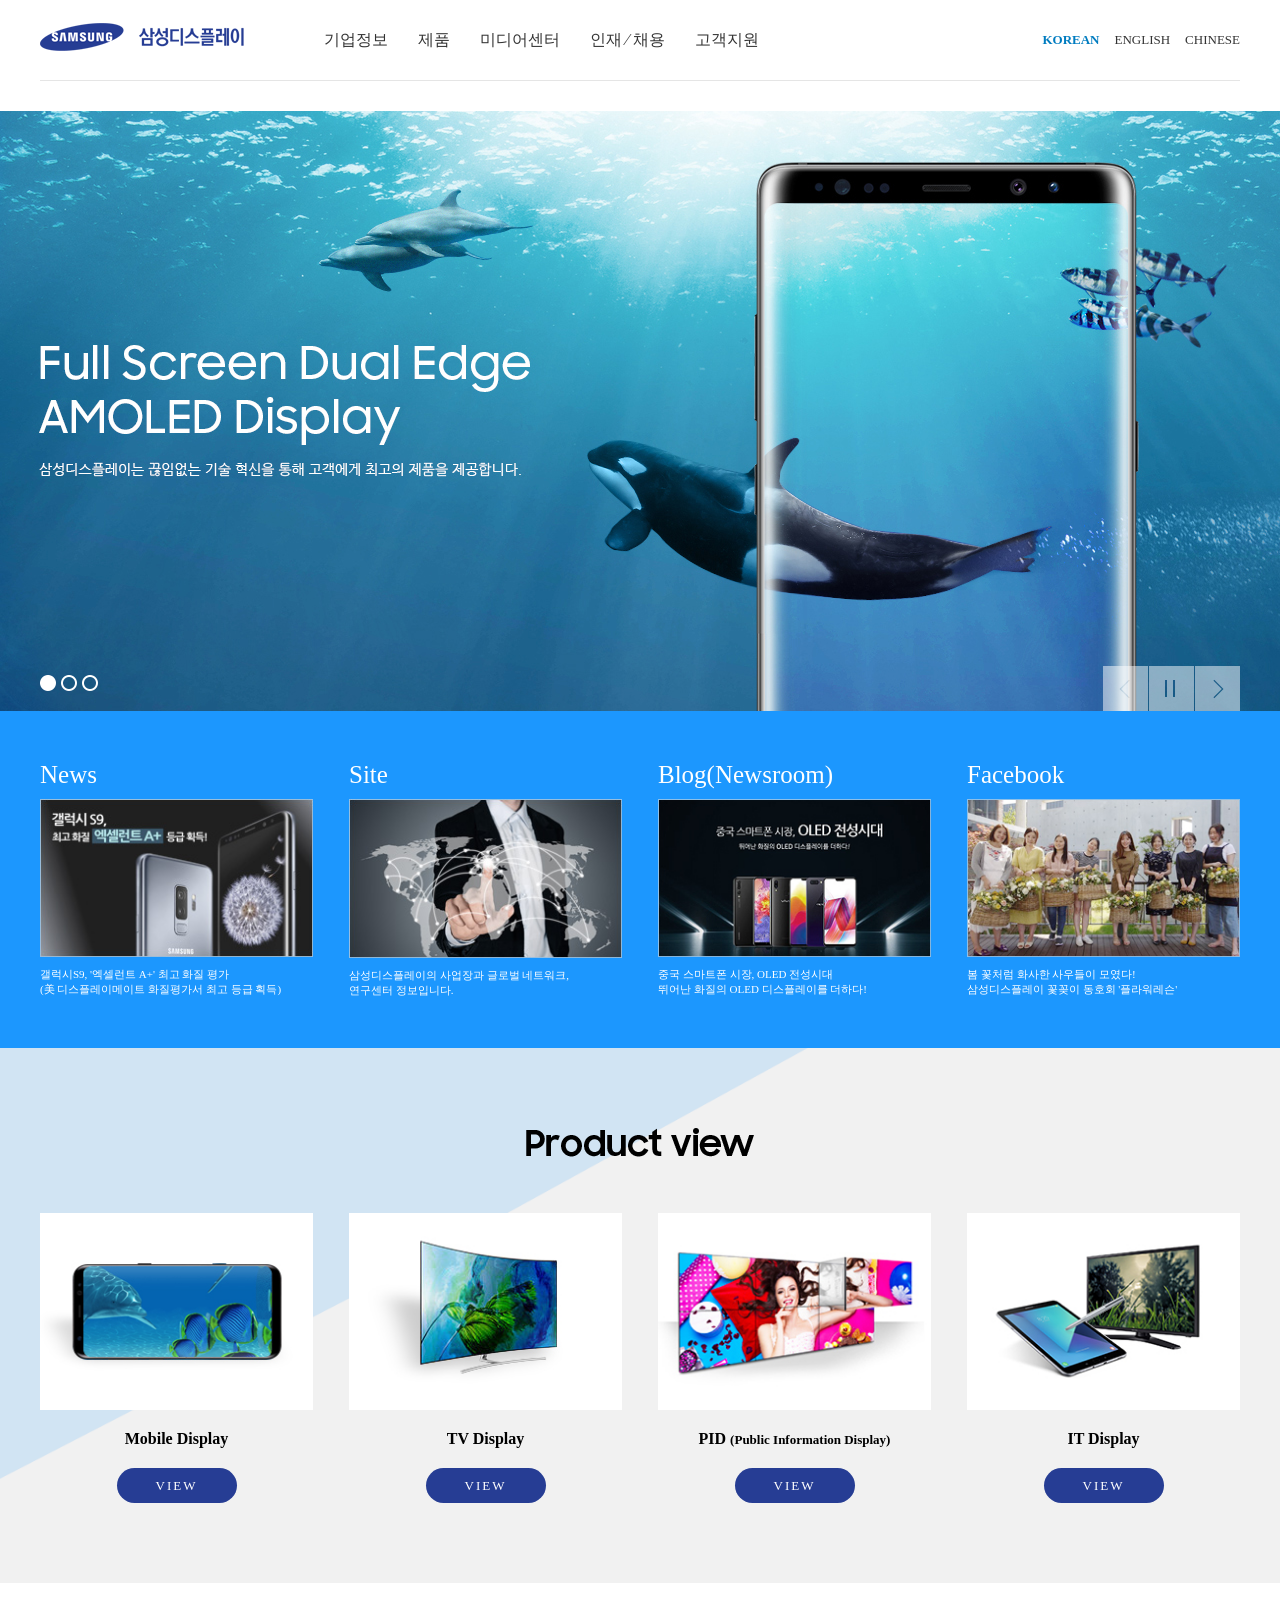
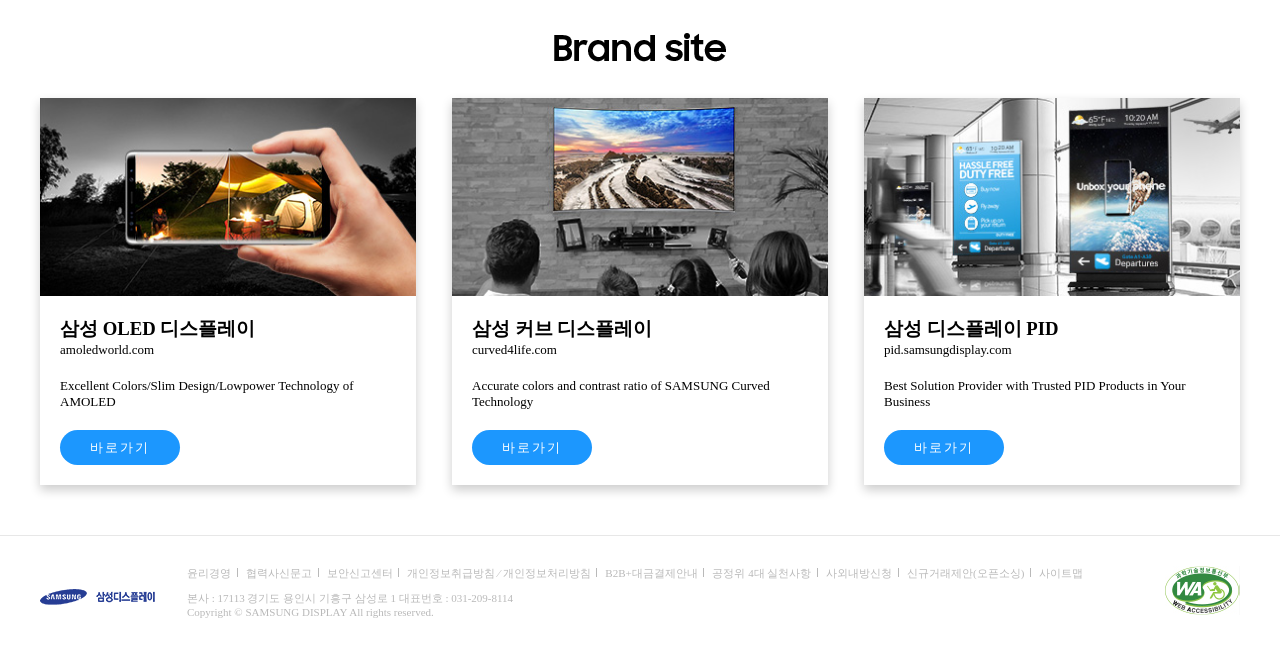
==== index.html @ e6825eb6 "Add files via upload" ====
<!DOCTYPE html>
<html lang="ko">
    
   <head>
        <meta charset="utf-8">
        <title>삼성디스플레이</title>
       <!-- Chrome, Safari, IE -->
       <link rel="shortcut icon" href="favicon.ico">
       <!-- Firefox, Opera (Chrome and Safari say thanks but no thanks) -->
       
       <!--notosans KR fonts-->
        <link rel="preconnect" href="https://fonts.gstatic.com">
        <link href="https://fonts.googleapis.com/css2?family=Noto+Sans+KR:wght@100;300;400;500;700;900&display=swap" rel="stylesheet">
        
        
        <!--폰트링크-->
        <link rel="stylesheet" type="text/css" href="fonts/fonts.css">
       
        <link rel="stylesheet" type="text/css" href="css/slick.css">
        <link rel="stylesheet" type="text/css" href="css/default.css">
        <link rel="stylesheet" type="text/css" href="css/include.css">
        <link rel="stylesheet" type="text/css" href="css/main.css">
        
        <script type="text/javascript" src="js/jquery-3.5.1.min.js"></script>
        <script type="text/javascript" src="js/slick.min.js"></script>
        <script type="text/javascript" src="js/main.js"></script>
    </head>
    
    <body>
    <!--전체-->
    <div id="wrap">
        <!--헤더-->
        <header id="header" class="inner cf">
            <!--로고-->
            <h1><a href="#"><img src="images/common/h1_samsungdisplay.gif" alt="로고"></a></h1>
            <!--로고-->
            <!--메뉴-->
            <ul class="gnb">
                <li>
                    <a href="#">기업정보</a>
                    <!--lnb-->
                    <ul class="lnb">
                        <li><a href="#">VISION</a></li>
                        <li><a href="#">CEO 인사말</a></li>
                        <li><a href="#">CI</a></li>
                        <li><a href="#">연혁</a></li>
                        <li><a href="#">준법경영</a></li>
                        <li><a href="#">사회공헌</a></li>
                        <li><a href="#">사업장 정보</a></li>
                    </ul>
                    <!--lnb-->
                </li>
                <li>
                    <a href="#">제품</a>
                    <!--lnb-->
                    <ul class="lnb">
                        <li><a href="#">Mobile Display</a></li>
                        <li><a href="#">TV Display</a></li>
                        <li><a href="#">PID</a></li>
                        <li><a href="#">IT Display</a></li>
                    </ul>
                    <!--lnb-->
                </li>
                <li>
                    <a href="#">미디어센터</a>
                    <!--lnb-->
                    <ul class="lnb">
                        <li><a href="#">Photo</a></li>
                        <li><a href="#">영상</a></li>
                        <li><a href="#">보도자료</a></li>
                        <li><a href="#">소셜미디어</a></li>
                    </ul>
                    <!--lnb-->
                </li>
                <li>
                    <a href="#">인재 &frasl; 채용</a>
                    <!--lnb-->
                    <ul class="lnb">
                        <li><a href="#">인재상</a></li>
                        <li><a href="#">채용정보</a></li>
                        <li><a href="#">직무소개</a></li>
                        <li><a href="#">회사생활</a></li>
                        <li><a href="#">인재DB</a></li>
                    </ul>
                    <!--lnb-->
                </li>
                <li>
                    <a href="#">고객지원</a>
                    <!--lnb-->
                    <ul class="lnb">
                        <li><a href="#">FAQ</a></li>
                        <li><a href="#">VOC</a></li>
                    </ul>
                    <!--lnb-->
                </li>
            </ul>
            <!--메뉴-->
            <!--언어-->
            <ul class="langList">
                <li class="langOn"><a href="#">KOREAN</a></li>
                <li><a href="#">ENGLISH</a></li>
                <li><a href="#">CHINESE</a></li>
            </ul>
            <!--언어-->
        </header>
        <!--헤더-->
        
        <!--컨테이너-->
        <div id="container">
            <!--메인슬라이더-->
            <div class="mainSlider">
                <div class="mainImg">
                   <div>
                       <img src="images/main/img_visual_01.jpg" alt="메인슬라이더">
                   </div>
                   <div>
                       <img src="images/main/img_visual_02.jpg" alt="메인슬라이더">
                   </div>
                   <div>
                       <img src="images/main/img_visual_01.jpg" alt="메인슬라이더">
                   </div>
                </div>
                
                <!--오른쪽슬라이더버튼-->
                <ul class="sliderBtn sliderRBtn">
                    <li class="leftBtn"><a href="#">왼쪽</a></li>
                    <li class="pauseBtn"><a href="#">일시정지</a></li>
                    <li class="rightBtn"><a href="#">오른쪽</a></li>
                </ul>
                <!--오른쪽슬라이더버튼-->
            </div>
            <!--메인슬라이더-->
            
            <!--메인컨텐츠01-->
            <div class="mainCon01">
                <ul class="inner cf">
                   <!--뉴스리스트-->
                    <li>
                        <h3>News</h3>
                        <a href="#">
                            <img src="images/main/media_img01.jpg" alt="뉴스이미지">
                            <p>갤럭시S9, '엑셀런트 A+' 최고 화질 평가<br>
                            (美 디스플레이메이트 화질평가서 최고 등급 획득)</p>
                        </a>
                    </li>
                   <!--뉴스리스트-->
                   <!--사이트리스트-->
                    <li>
                        <h3>Site</h3>
                        <a href="#">
                            <img src="images/main/media_img02.jpg" alt="사이트이미지">
                            <p>삼성디스플레이의 사업장과 글로벌 네트워크,<br>
                            연구센터 정보입니다.</p>
                        </a>
                    </li>
                   <!--사이트리스트-->
                   <!--뉴스룸리스트-->
                    <li>
                        <h3>Blog(Newsroom)</h3>
                        <a href="#">
                            <img src="images/main/thum_newsroom.jpg" alt="뉴스룸이미지">
                            <p>중국 스마트폰 시장, OLED 전성시대<br>
                            뛰어난 화질의 OLED 디스플레이를 더하다!</p>
                        </a>
                    </li>
                   <!--뉴스룸리스트-->
                   <!--페이스북리스트-->
                    <li>
                        <h3>Facebook</h3>
                        <a href="#">
                            <img src="images/main/thum_facebook.jpg" alt="페이스북이미지">
                            <p>봄 꽃처럼 화사한 사우들이 모였다!<br>
                            삼성디스플레이 꽃꽂이 동호회 '플라워레슨'</p>
                        </a>
                    </li>
                   <!--페이스북리스트-->
                   
                </ul>
            </div>
            <!--메인컨텐츠01-->
            
            <!--메인컨텐츠02-->
            <div class="mainCon02">
                <h2><img src="images/main/productView_text01.png" alt="상품리스트타이틀"></h2>
                <ul class="inner cf">
                   <!--Mobile Display-->
                    <li>
                        <img src="images/main/productView_img01.jpg" alt="모바일이미지">
                        <h4>Mobile Display</h4>
                        <div class="viewBtn">
                            <a href="#">VIEW</a>
                        </div>
                    </li>
                   <!--Mobile Display-->
                   <!--TV Display-->
                    <li>
                        <img src="images/main/productView_img02.jpg" alt="티비이미지">
                        <h4>TV Display</h4>
                        <div class="viewBtn">
                            <a href="#">VIEW</a>
                        </div>
                    </li>
                   <!--TV Display-->
                   <!--PID-->
                    <li>
                        <img src="images/main/productView_img03.jpg" alt="PID이미지">
                        <h4>PID <span>(Public Information Display)</span></h4>
                        <div class="viewBtn">
                            <a href="#">VIEW</a>
                        </div>
                    </li>
                   <!--PID-->
                   <!--IT Display-->
                    <li>
                        <img src="images/main/productView_img04.jpg" alt="아이티이미지">
                        <h4>IT Display</h4>
                        <div class="viewBtn">
                            <a href="#">VIEW</a>
                        </div>
                    </li>
                   <!--IT Display-->
                </ul>
            </div>
            <!--메인컨텐츠02-->
            
            <!--메인컨텐츠03-->
            <div class="mainCon03 inner cf">
                <h2><img src="images/main/brandSite_text01.png" alt="브랜드사이트타이틀"></h2>
                
                <!--브랜드사이트리스트-->
                
                <div class="con03List">
                    <img src="images/main/brandImg01.jpg" alt="브랜드이미지1">
                    <!--브랜드정보-->
                    <div class="con03Info">
                        <h3>삼성 OLED 디스플레이</h3>
                        <p>amoledworld.com</p>
                        <p>Excellent Colors/Slim Design/Lowpower Technology of AMOLED</p>
                        <div class="viewBtn">
                            <a href="#">바로가기</a>
                        </div>
                    </div>
                    <!--브랜드정보-->
                </div>
                
                <div class="con03List">
                    <img src="images/main/brandImg02.jpg" alt="브랜드이미지2">
                    <!--브랜드정보-->
                    <div class="con03Info">
                        <h3>삼성 커브 디스플레이</h3>
                        <p>curved4life.com</p>
                        <p>Accurate colors and contrast ratio of SAMSUNG Curved Technology</p>
                        <div class="viewBtn">
                            <a href="#">바로가기</a>
                        </div>
                    </div>
                    <!--브랜드정보-->
                </div>
                    
                <div class="con03List">
                    <img src="images/main/brandImg03.jpg" alt="브랜드이미지3">
                    <!--브랜드정보-->
                    <div class="con03Info">
                        <h3>삼성 디스플레이 PID</h3>
                        <p>pid.samsungdisplay.com</p>
                        <p>Best Solution Provider with Trusted PID Products in Your Business</p>
                        <div class="viewBtn">
                            <a href="#">바로가기</a>
                        </div>
                    </div>
                    <!--브랜드정보-->
                </div>    
                
                <!--브랜드사이트리스트-->
                
            </div>
            <!--메인컨텐츠03-->
            
        <!--컨테이너-->
        </div>
            
        <!--푸터-->
        <footer id="footer">
            <div class="inner cf">
                <!--푸터로고-->
                <div class="fLogo">
                    <img src="images/common/logo_footer.gif" alt="로고푸터">
                </div>
                <!--푸터로고-->
                <!--푸터정보-->
                <div class="fInfo">

                    <!--푸터메뉴-->
                    <ul class="fMenu cf">
                        <li>
                            <a href="#">윤리경영</a>
                        </li>
                        <li>
                            <a href="#">협력사신문고</a>
                        </li>
                        <li>
                            <a href="#">보안신고센터</a>
                        </li>
                        <li>
                            <a href="#">개인정보취급방침 &frasl; 개인정보처리방침</a>
                        </li>
                        <li>
                            <a href="#">B2B+대금결제안내</a>
                        </li>
                        <li>
                            <a href="#">공정위 4대 실천사항</a>
                        </li>
                        <li>
                            <a href="#">사외내방신청</a>
                        </li>
                        <li>
                            <a href="#">신규거래제안(오픈소싱)</a>
                        </li>
                        <li>
                            <a href="#">사이트맵</a>
                        </li>
                    </ul>
                    <!--푸터메뉴-->

                    <!--주소-->
                    <p>본사 : 17113 경기도 용인시 기흥구 삼성로 1 대표번호 : 031-209-8114</p>
                    <p>Copyright &copy; SAMSUNG DISPLAY All rights reserved.</p>
                    <!--주소-->

                </div>
                <!--푸터정보-->

                <!--푸터마크-->
                <div class="fMark">
                    <a href="http://www.wa.or.kr/m1/sub1.asp" target="_blank"><img src="images/common/mark_wa.jpg" alt="푸터마크"></a>
                </div>
                <!--푸터마크-->
            </div>
        </footer>
        <!--푸터-->
    </div>
    <!--전체-->
    </body>
</html>
---- css/default.css ----
@charset "utf-8";

/*공통css*/
body,h1,h2,h3,h4,h5,h6,p{margin:0;}
body{
    min-width:1200px;
}
ul{
    margin:0;
    padding:0;
    list-style:none;
}

a{
    color:#333;
    text-decoration:none;
}

.inner{
    width:1200px;
    margin:0 auto;
}

.cf::after{
    content:"";
    display:block;
    clear:both;
}
---- css/include.css ----
@charset "urf-8";

/*헤더*/
#header{
    height:80px;
    line-height:80px;
    /*padding:30px 0;*/
    border-bottom:1px solid #e5e5e5;
    margin-bottom:30px;
}
#header h1{
    float:left;
}
#header h1 a{}
#header h1 img{
    /*display:block;/*공백없애기*/
}

.gnb{
    float:left;
    margin-left:80px;
}
.gnb li{
    float:left;
    margin-right:30px;
}
.gnb li a{}

/*서브메뉴*/
.lnb{
    position:absolute;
    line-height:30px;
    font-size:13px;
    display:none;
}
.gnb li:hover .lnb{display:block;}
.lnb li{}
.lnb li:hover a{
    color:#007cc0;
    font-weight:bold;
}

.langList{
    float:right;
    font-size:13px;
}
.langList li{
    float:left;
    margin-left:15px;
}
.langList li a{}
.langOn a{
    color:#007cc0;
    font-weight:bold;
}


/*푸터*/
#footer{
    border-top:1px solid #E7E7E7;
    padding:30px 0;
    margin-top:50px;
    
}
#footer .inner{
    position:relative;
}

.fLogo{
    float:left;
    height:67.5px;
    line-height:67.5px;/*margin-top:25px줘도됨*/
}
.fLogo img{
    text-align:center;
}

.fInfo{
    float:left;
    font-size:11px;
    margin-left:30px;
    color:#B9B9B9;
}
.fMenu{
    
}
.fMenu li{
    float:left;
    padding-bottom:10px;
}
.fMenu li::after{
    content:"";
    display:inline-block;
    width:1px;
    height:9px;
    background:#B9B9B9;
    margin:0 8px 0 3px;
}
.fMenu li:last-child::after{display:none;}
.fMenu li a{
    color:#B9B9B9;
}
.fInfo p{
    
}

.fMark{
    position:absolute;
    right:0;
}
.fMark a{}
.fMark a img{}
---- css/main.css ----
@charset "utf-8";

/*메인슬라이더*/
.mainSlider{
    position:relative;
}
.mainSlider .slick-slide{
    height:600px;
    position:relative;
    overflow:hidden;
}
.mainSlider .slick-slide img{
    position:absolute;
    left:50%;
    margin-left:-960px;
}

/*슬라이더버튼*/


/*슬라이더왼쪽버튼*/
.slick-dots{
    position:absolute;
    left:50%;
    margin-left:-600px;
    bottom:20px;
}
.slick-dots li{float:left;}
.slick-dots button{
    width:16px;
    height:16px;
    background:url(../images/main/blet_visual.png) no-repeat;
    text-indent:-9999px;
    margin-right:5px;
    border:0;
    font-size:0;
    cursor:pointer;
    outline:none;
}
.slick-dots .slick-active button{
    background-position:0 -16px;/*원래는 라이브이미지를써야함*/
}
/*슬라이더오른쪽버튼*/
.sliderRBtn{
    position:absolute;
    right:50%;
    margin-right:-600px;
    bottom:0;
}
.sliderRBtn li{
    float:left;
    width:45px;
    height:45px;
    background:url(../images/main/btn_visual_cnt.png) no-repeat -46px 0;
    text-indent:-9999px;
    margin-left:1px;
    cursor:pointer;
}
.sliderRBtn .play{
    background-position:-138px 0;
}
.sliderRBtn li:first-child{background-position:0 0;}
.sliderRBtn li:last-child{background-position:-92px 0;}


/*메인컨텐츠01*/
.mainCon01{
    background:#1C97FE;
    padding:50px 0;
}

.mainCon01 ul{}
.mainCon01 li{
    width:273px;
    margin-right:36px;
    float:left;
    color:#fff;
}
.mainCon01 li:last-child{margin-right:0;}
.mainCon01 li h3{
    font-weight:normal;
    font-size:25px;
}
.mainCon01 li a{}
.mainCon01 li img{
    display:block;
    margin:10px 0;
    width:100%;
}
.mainCon01 li p{
    font-size:11px;
    color:#fff;
}


/*메인컨텐츠02*/
.mainCon02{
    padding:80px 0;
    background:url(../images/main/brandSite_bg.png) no-repeat center center;
    background-size:cover;
    text-align:center;
}
.mainCon02 h2{margin-bottom:50px;}
.mainCon02 h2 img{}

.mainCon02 ul{}
.mainCon02 li{
    width:273px;
    margin-right:36px;
    float:left;
}
.mainCon02 li:last-child{margin-right:0;}
.mainCon02 li a{}
.mainCon02 li img{
    display:block;
    width:100%;
}
.mainCon02 li h4{
    margin:20px 0;
}
.mainCon02 li h4 span{font-size:13px;}

.viewBtn{
    width:120px;
    height:35px;
    line-height:35px;
    margin:0 auto;
    background:#263D94;
    font-size:13px;
    letter-spacing:2px;
    border-radius:30px;
}
.viewBtn a{
    display:block;
    color:#fff;
}


/*메인컨텐츠03*/
.mainCon03{
    
}
.mainCon03 h2{
    text-align:center;
    padding-top:50px;
    padding-bottom:30px;
}
.mainCon03 h2 img{}

.con03List{
    width:376px;
    margin-right:36px;
    float:left;
    box-shadow:0 5px 10px rgba(0,0,0,0.2);
}
.con03List:last-child{margin-right:0;}
.con03List img{
    width:100%;
    display:block;
}

.con03Info{padding:20px;}
.con03Info h3{}
.con03Info p{
    font-size:13px;
    margin-bottom:20px;
}

.con03Info .viewBtn{
    width:120px;
    margin:0;
    text-align:center;
    background:#1C97FE;
}
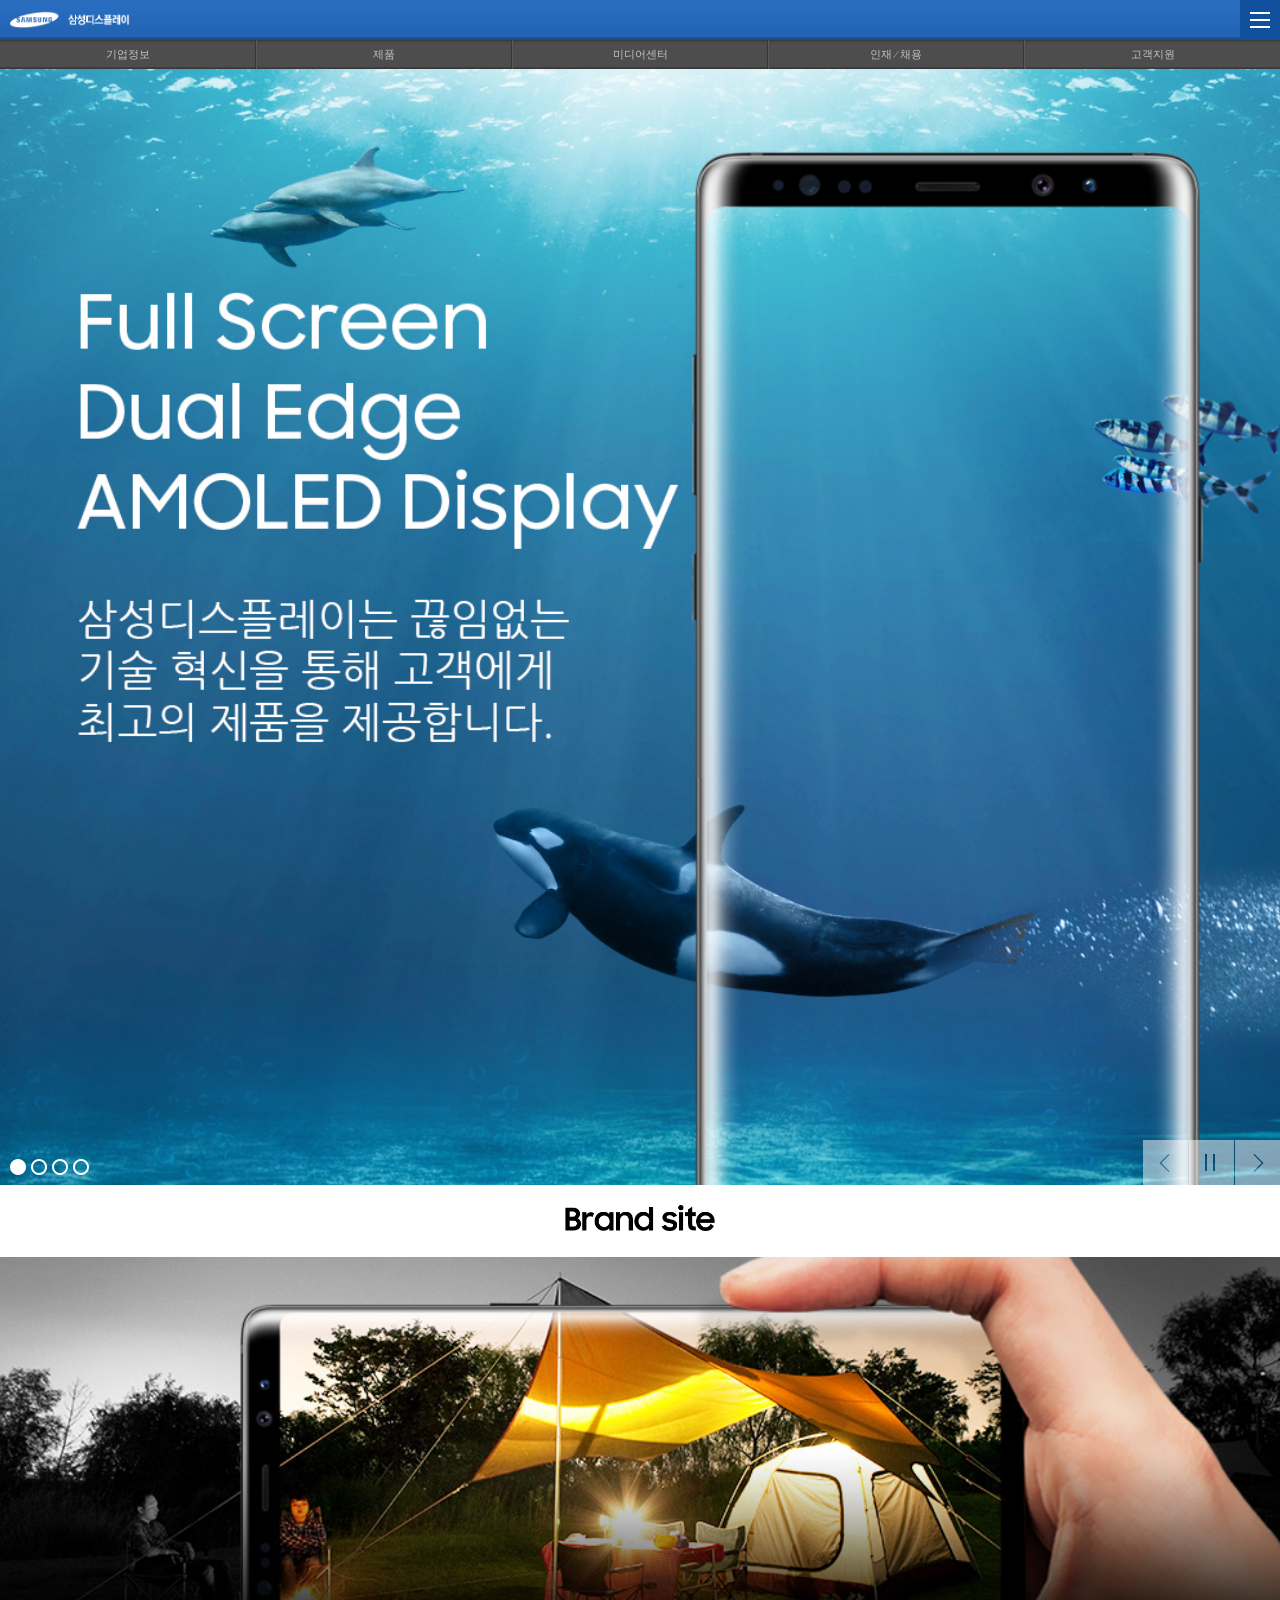
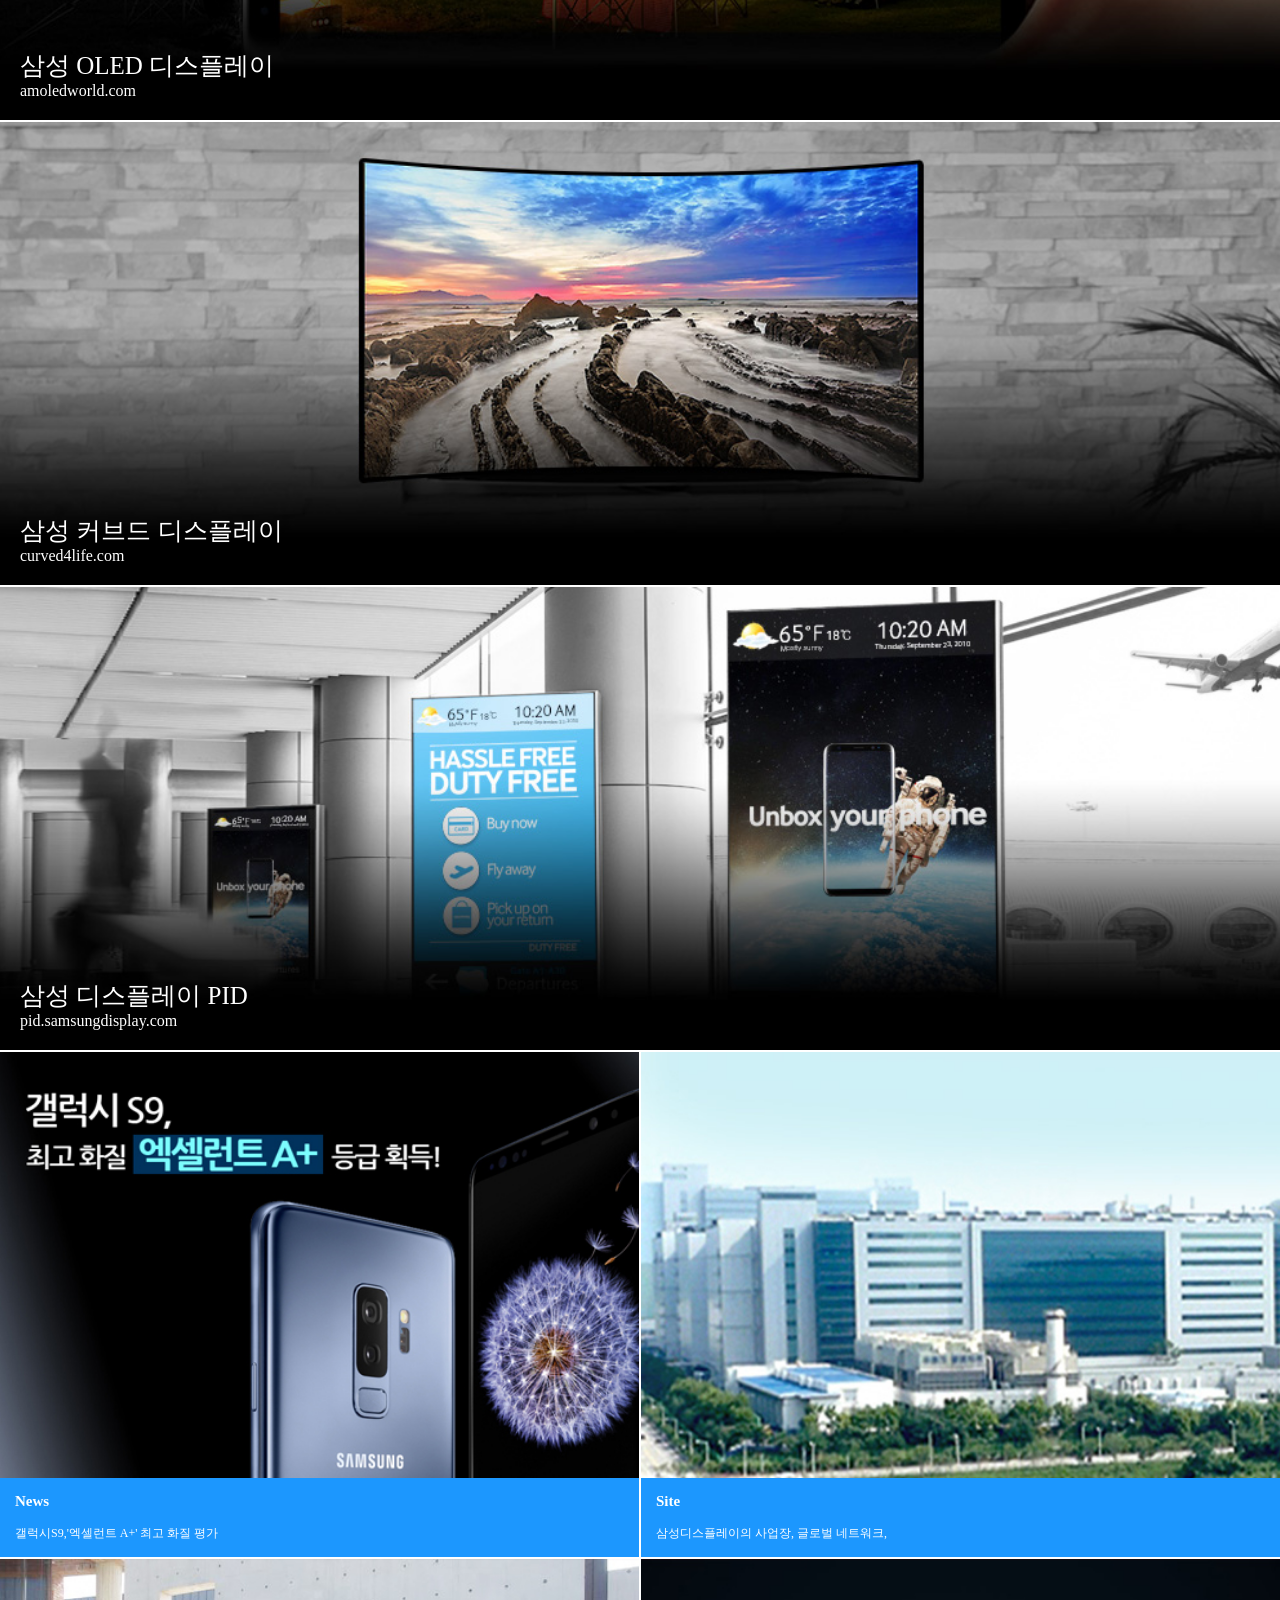
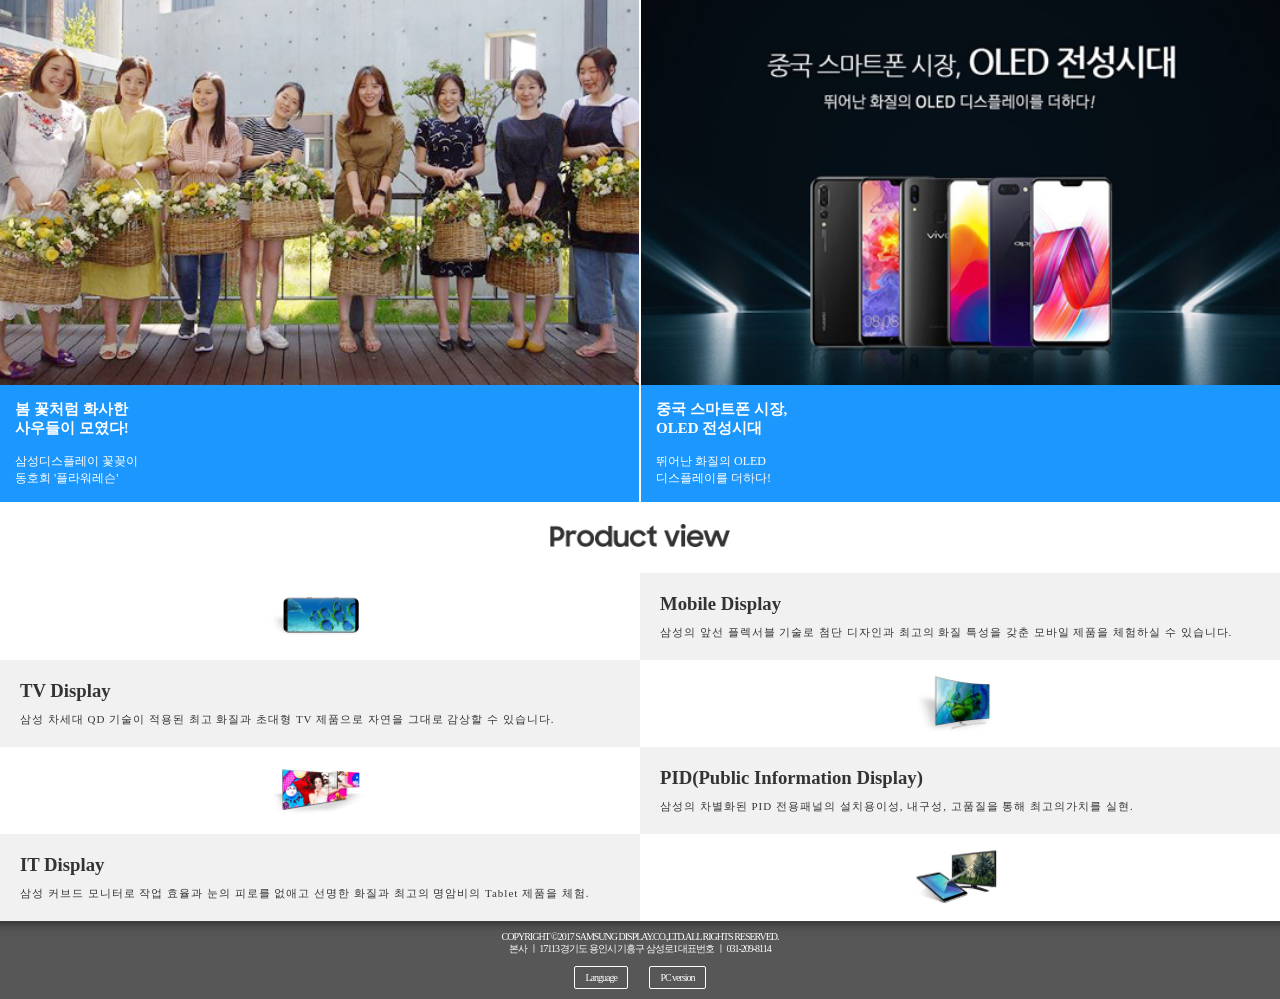
==== commit 6069ae3a: "Add files via upload" ====
--- a/index.html
+++ b/index.html
@@ -1,107 +1,45 @@
 <!DOCTYPE html>
-<html lang="ko">
-    
-   <head>
+<html>
+    <head>
         <meta charset="utf-8">
-        <title>삼성디스플레이</title>
-       <!-- Chrome, Safari, IE -->
-       <link rel="shortcut icon" href="favicon.ico">
-       <!-- Firefox, Opera (Chrome and Safari say thanks but no thanks) -->
-       
-       <!--notosans KR fonts-->
-        <link rel="preconnect" href="https://fonts.gstatic.com">
-        <link href="https://fonts.googleapis.com/css2?family=Noto+Sans+KR:wght@100;300;400;500;700;900&display=swap" rel="stylesheet">
-        
-        
-        <!--폰트링크-->
-        <link rel="stylesheet" type="text/css" href="fonts/fonts.css">
-       
-        <link rel="stylesheet" type="text/css" href="css/slick.css">
+        <meta name="viewport" content="user-scalable=no, initial-scale=1.0, maximum-scale=1.0, minimum-scale=1.0, width=device-width" />
+        <title>삼성디스플레이 모바일</title>
         <link rel="stylesheet" type="text/css" href="css/default.css">
         <link rel="stylesheet" type="text/css" href="css/include.css">
         <link rel="stylesheet" type="text/css" href="css/main.css">
-        
-        <script type="text/javascript" src="js/jquery-3.5.1.min.js"></script>
-        <script type="text/javascript" src="js/slick.min.js"></script>
-        <script type="text/javascript" src="js/main.js"></script>
     </head>
-    
     <body>
     <!--전체-->
     <div id="wrap">
         <!--헤더-->
-        <header id="header" class="inner cf">
-            <!--로고-->
-            <h1><a href="#"><img src="images/common/h1_samsungdisplay.gif" alt="로고"></a></h1>
-            <!--로고-->
+        <header id="header">
+            <!--헤더탑-->
+            <div class="hTop">
+                <!--로고-->
+                <h1>
+                    <a href="#">
+                        <img src="images/main/logo.gif" alt="로고">
+                    </a>
+                </h1>
+                <!--로고-->
+                <!--패널-->
+                <div class="panel">
+                    <a href="#">
+                        <span>패널아이콘</span>
+                    </a>
+                </div>
+                <!--패널-->
+            </div>
+            <!--헤더탑-->
             <!--메뉴-->
             <ul class="gnb">
-                <li>
-                    <a href="#">기업정보</a>
-                    <!--lnb-->
-                    <ul class="lnb">
-                        <li><a href="#">VISION</a></li>
-                        <li><a href="#">CEO 인사말</a></li>
-                        <li><a href="#">CI</a></li>
-                        <li><a href="#">연혁</a></li>
-                        <li><a href="#">준법경영</a></li>
-                        <li><a href="#">사회공헌</a></li>
-                        <li><a href="#">사업장 정보</a></li>
-                    </ul>
-                    <!--lnb-->
-                </li>
-                <li>
-                    <a href="#">제품</a>
-                    <!--lnb-->
-                    <ul class="lnb">
-                        <li><a href="#">Mobile Display</a></li>
-                        <li><a href="#">TV Display</a></li>
-                        <li><a href="#">PID</a></li>
-                        <li><a href="#">IT Display</a></li>
-                    </ul>
-                    <!--lnb-->
-                </li>
-                <li>
-                    <a href="#">미디어센터</a>
-                    <!--lnb-->
-                    <ul class="lnb">
-                        <li><a href="#">Photo</a></li>
-                        <li><a href="#">영상</a></li>
-                        <li><a href="#">보도자료</a></li>
-                        <li><a href="#">소셜미디어</a></li>
-                    </ul>
-                    <!--lnb-->
-                </li>
-                <li>
-                    <a href="#">인재 &frasl; 채용</a>
-                    <!--lnb-->
-                    <ul class="lnb">
-                        <li><a href="#">인재상</a></li>
-                        <li><a href="#">채용정보</a></li>
-                        <li><a href="#">직무소개</a></li>
-                        <li><a href="#">회사생활</a></li>
-                        <li><a href="#">인재DB</a></li>
-                    </ul>
-                    <!--lnb-->
-                </li>
-                <li>
-                    <a href="#">고객지원</a>
-                    <!--lnb-->
-                    <ul class="lnb">
-                        <li><a href="#">FAQ</a></li>
-                        <li><a href="#">VOC</a></li>
-                    </ul>
-                    <!--lnb-->
-                </li>
+                <li><a href="#">기업정보</a></li>
+                <li><a href="#">제품</a></li>
+                <li><a href="#">미디어센터</a></li>
+                <li><a href="#">인재 &frasl; 채용</a></li>
+                <li><a href="#">고객지원</a></li>
             </ul>
             <!--메뉴-->
-            <!--언어-->
-            <ul class="langList">
-                <li class="langOn"><a href="#">KOREAN</a></li>
-                <li><a href="#">ENGLISH</a></li>
-                <li><a href="#">CHINESE</a></li>
-            </ul>
-            <!--언어-->
         </header>
         <!--헤더-->
         
@@ -109,235 +47,199 @@
         <div id="container">
             <!--메인슬라이더-->
             <div class="mainSlider">
-                <div class="mainImg">
-                   <div>
-                       <img src="images/main/img_visual_01.jpg" alt="메인슬라이더">
-                   </div>
-                   <div>
-                       <img src="images/main/img_visual_02.jpg" alt="메인슬라이더">
-                   </div>
-                   <div>
-                       <img src="images/main/img_visual_01.jpg" alt="메인슬라이더">
-                   </div>
+                <img src="images/main/visual01.jpg" alt="메인이미지">
+                <!--왼쪽버튼-->
+                <ul class="sliderBtn sliderLBtn">
+                    <li><a href="#">동그라미1</a></li>
+                    <li><a href="#">동그라미2</a></li>
+                    <li><a href="#">동그라미3</a></li>
+                    <li><a href="#">동그라미4</a></li>
+                </ul>
+                <!--왼쪽버튼-->
+                <!--오른쪽버튼-->
+                <ul class="sliderBtn sliderRBtn">
+                    <li><a href="#">왼쪽</a></li>
+                    <li><a href="#">일시정지</a></li>
+                    <li><a href="#">오른쪽</a></li>
+                </ul>
+                <!--오른쪽버튼-->
+            </div>
+            <!--메인슬라이더-->
+            
+            <!--메인컨텐츠01-->
+            <div class="mainCon01">
+                <h2>
+                    <img src="images/main/brandSite_title01.png" alt="브랜드사이트타이틀">
+                </h2>
+                <!--con01리스트-->
+                <ul class="con01List">
+                    <li>
+                        <a href="#">
+                            <h3>삼성 OLED 디스플레이</h3>
+                            <p>amoledworld.com</p>
+                        </a>
+                    </li>
+                    <li>
+                        <a href="#">
+                            <h3>삼성 커브드 디스플레이</h3>
+                            <p>curved4life.com</p>
+                        </a>
+                    </li>
+                    <li>
+                        <a href="#">
+                            <h3>삼성 디스플레이 PID</h3>
+                            <p>pid.samsungdisplay.com</p>
+                        </a>
+                    </li>
+                </ul>
+                <!--con01리스트-->
+            </div>
+            <!--메인컨텐츠01-->
+            
+            <!--메인컨텐츠02-->
+            <ul class="mainCon02 cf">
+                <li>
+                    <a href="#">
+                        <img src="images/main/center_img01.jpg" alt="뉴스이미지">
+                        <!--텍스트-->
+                        <div class="con02Info">
+                            <h4>News</h4>
+                            <p>갤럭시S9,'엑셀런트 A+' 최고 화질 평가</p>
+                        </div>
+                        <!--텍스트-->
+                    </a>
+                </li>
+                <li>
+                    <a href="#">
+                        <img src="images/main/center_img02.jpg" alt="사이트이미지">
+                        <!--텍스트-->
+                        <div class="con02Info">
+                            <h4>Site</h4>
+                            <p>삼성디스플레이의 사업장, 글로벌 네트워크,</p>
+                        </div>
+                        <!--텍스트-->
+                    </a>
+                </li>
+                <li>
+                    <a href="#">
+                        <img src="images/main/center_img03.jpg" alt="동호회이미지">
+                        <!--텍스트-->
+                        <div class="con02Info">
+                            <h4>봄 꽃처럼 화사한<br>사우들이 모였다!</h4>
+                            <p>삼성디스플레이 꽃꽂이<br>동호회 '플라워레슨'</p>
+                        </div>
+                        <!--텍스트-->
+                    </a>
+                </li>
+                <li>
+                    <a href="#">
+                        <img src="images/main/center_img04.jpg" alt="중국시장이미지">
+                        <!--텍스트-->
+                        <div class="con02Info">
+                            <h4>중국 스마트폰 시장,<br>OLED 전성시대</h4>
+                            <p>뛰어난 화질의 OLED<br>디스플레이를 더하다!</p>
+                        </div>
+                        <!--텍스트-->
+                    </a>
+                </li>
+            </ul>
+            <!--메인컨텐츠02-->
+            
+            <!--메인컨텐츠03-->
+            <div class="mainCon03">
+                <h2>
+                    <img src="images/main/brandSite_title02.png" alt="상품리스트">
+                </h2>
+                <div>
+                    <!--Mobile Display-->
+                    <div class="con03List">
+                        <a href="#">
+                            <!--이미지-->
+                            <div class="con03Img">
+                                <img src="images/main/proView_img01.jpg" alt="모바일이미지">
+                            </div>
+                            <!--이미지-->
+                            <!--텍스트-->
+                            <div class="con03Txt">
+                                <h3>Mobile Display</h3>
+                                <p>삼성의 앞선 플렉서블 기술로 첨단 디자인과 최고의 화질 특성을 갖춘 모바일 제품을 체험하실 수 있습니다.</p>
+                            </div>
+                            <!--텍스트-->
+                        </a>
+                    </div>
+                    <!--Mobile Display-->
+                    <!--TV Display-->
+                    <div class="con03List">
+                        <a href="#">
+                            <!--이미지-->
+                            <div class="con03Img">
+                                <img src="images/main/proView_img02.jpg" alt="tv이미지">
+                            </div>
+                            <!--이미지-->
+                            <!--텍스트-->
+                            <div class="con03Txt">
+                                <h3>TV Display</h3>
+                                <p>삼성 차세대 QD 기술이 적용된 최고 화질과 초대형 TV 제품으로 자연을 그대로 감상할 수 있습니다.</p>
+                            </div>
+                            <!--텍스트-->
+                        </a>
+                    </div>
+                    <!--TV Display-->
+                    <!--PID-->
+                    <div class="con03List">
+                        <a href="#">
+                            <!--이미지-->
+                            <div class="con03Img">
+                                <img src="images/main/proView_img03.jpg" alt="tv이미지">
+                            </div>
+                            <!--이미지-->
+                            <!--텍스트-->
+                            <div class="con03Txt">
+                                <h3>PID(Public Information Display)</h3>
+                                <p>삼성의 차별화된 PID 전용패널의 설치용이성, 내구성, 고품질을 통해 최고의가치를 실현.</p>
+                            </div>
+                            <!--텍스트-->
+                        </a>
+                    </div>
+                    <!--PID-->
+                    <!--IT Display-->
+                    <div class="con03List">
+                        <a href="#">
+                            <!--이미지-->
+                            <div class="con03Img">
+                                <img src="images/main/proView_img04.jpg" alt="tv이미지">
+                            </div>
+                            <!--이미지-->
+                            <!--텍스트-->
+                            <div class="con03Txt">
+                                <h3>IT Display</h3>
+                                <p>삼성 커브드 모니터로 작업 효율과 눈의 피로를 없애고 선명한 화질과 최고의 명암비의 Tablet 제품을 체험.</p>
+                            </div>
+                            <!--텍스트-->
+                        </a>
+                    </div>
+                    <!--IT Display-->
                 </div>
                 
-                <!--오른쪽슬라이더버튼-->
-                <ul class="sliderBtn sliderRBtn">
-                    <li class="leftBtn"><a href="#">왼쪽</a></li>
-                    <li class="pauseBtn"><a href="#">일시정지</a></li>
-                    <li class="rightBtn"><a href="#">오른쪽</a></li>
-                </ul>
-                <!--오른쪽슬라이더버튼-->
-            </div>
-            <!--메인슬라이더-->
-            
-            <!--메인컨텐츠01-->
-            <div class="mainCon01">
-                <ul class="inner cf">
-                   <!--뉴스리스트-->
-                    <li>
-                        <h3>News</h3>
-                        <a href="#">
-                            <img src="images/main/media_img01.jpg" alt="뉴스이미지">
-                            <p>갤럭시S9, '엑셀런트 A+' 최고 화질 평가<br>
-                            (美 디스플레이메이트 화질평가서 최고 등급 획득)</p>
-                        </a>
-                    </li>
-                   <!--뉴스리스트-->
-                   <!--사이트리스트-->
-                    <li>
-                        <h3>Site</h3>
-                        <a href="#">
-                            <img src="images/main/media_img02.jpg" alt="사이트이미지">
-                            <p>삼성디스플레이의 사업장과 글로벌 네트워크,<br>
-                            연구센터 정보입니다.</p>
-                        </a>
-                    </li>
-                   <!--사이트리스트-->
-                   <!--뉴스룸리스트-->
-                    <li>
-                        <h3>Blog(Newsroom)</h3>
-                        <a href="#">
-                            <img src="images/main/thum_newsroom.jpg" alt="뉴스룸이미지">
-                            <p>중국 스마트폰 시장, OLED 전성시대<br>
-                            뛰어난 화질의 OLED 디스플레이를 더하다!</p>
-                        </a>
-                    </li>
-                   <!--뉴스룸리스트-->
-                   <!--페이스북리스트-->
-                    <li>
-                        <h3>Facebook</h3>
-                        <a href="#">
-                            <img src="images/main/thum_facebook.jpg" alt="페이스북이미지">
-                            <p>봄 꽃처럼 화사한 사우들이 모였다!<br>
-                            삼성디스플레이 꽃꽂이 동호회 '플라워레슨'</p>
-                        </a>
-                    </li>
-                   <!--페이스북리스트-->
-                   
-                </ul>
-            </div>
-            <!--메인컨텐츠01-->
-            
-            <!--메인컨텐츠02-->
-            <div class="mainCon02">
-                <h2><img src="images/main/productView_text01.png" alt="상품리스트타이틀"></h2>
-                <ul class="inner cf">
-                   <!--Mobile Display-->
-                    <li>
-                        <img src="images/main/productView_img01.jpg" alt="모바일이미지">
-                        <h4>Mobile Display</h4>
-                        <div class="viewBtn">
-                            <a href="#">VIEW</a>
-                        </div>
-                    </li>
-                   <!--Mobile Display-->
-                   <!--TV Display-->
-                    <li>
-                        <img src="images/main/productView_img02.jpg" alt="티비이미지">
-                        <h4>TV Display</h4>
-                        <div class="viewBtn">
-                            <a href="#">VIEW</a>
-                        </div>
-                    </li>
-                   <!--TV Display-->
-                   <!--PID-->
-                    <li>
-                        <img src="images/main/productView_img03.jpg" alt="PID이미지">
-                        <h4>PID <span>(Public Information Display)</span></h4>
-                        <div class="viewBtn">
-                            <a href="#">VIEW</a>
-                        </div>
-                    </li>
-                   <!--PID-->
-                   <!--IT Display-->
-                    <li>
-                        <img src="images/main/productView_img04.jpg" alt="아이티이미지">
-                        <h4>IT Display</h4>
-                        <div class="viewBtn">
-                            <a href="#">VIEW</a>
-                        </div>
-                    </li>
-                   <!--IT Display-->
-                </ul>
-            </div>
-            <!--메인컨텐츠02-->
-            
+            </div>
             <!--메인컨텐츠03-->
-            <div class="mainCon03 inner cf">
-                <h2><img src="images/main/brandSite_text01.png" alt="브랜드사이트타이틀"></h2>
-                
-                <!--브랜드사이트리스트-->
-                
-                <div class="con03List">
-                    <img src="images/main/brandImg01.jpg" alt="브랜드이미지1">
-                    <!--브랜드정보-->
-                    <div class="con03Info">
-                        <h3>삼성 OLED 디스플레이</h3>
-                        <p>amoledworld.com</p>
-                        <p>Excellent Colors/Slim Design/Lowpower Technology of AMOLED</p>
-                        <div class="viewBtn">
-                            <a href="#">바로가기</a>
-                        </div>
-                    </div>
-                    <!--브랜드정보-->
-                </div>
-                
-                <div class="con03List">
-                    <img src="images/main/brandImg02.jpg" alt="브랜드이미지2">
-                    <!--브랜드정보-->
-                    <div class="con03Info">
-                        <h3>삼성 커브 디스플레이</h3>
-                        <p>curved4life.com</p>
-                        <p>Accurate colors and contrast ratio of SAMSUNG Curved Technology</p>
-                        <div class="viewBtn">
-                            <a href="#">바로가기</a>
-                        </div>
-                    </div>
-                    <!--브랜드정보-->
-                </div>
-                    
-                <div class="con03List">
-                    <img src="images/main/brandImg03.jpg" alt="브랜드이미지3">
-                    <!--브랜드정보-->
-                    <div class="con03Info">
-                        <h3>삼성 디스플레이 PID</h3>
-                        <p>pid.samsungdisplay.com</p>
-                        <p>Best Solution Provider with Trusted PID Products in Your Business</p>
-                        <div class="viewBtn">
-                            <a href="#">바로가기</a>
-                        </div>
-                    </div>
-                    <!--브랜드정보-->
-                </div>    
-                
-                <!--브랜드사이트리스트-->
-                
-            </div>
-            <!--메인컨텐츠03-->
-            
+            
+        </div>
         <!--컨테이너-->
-        </div>
-            
+        
         <!--푸터-->
         <footer id="footer">
-            <div class="inner cf">
-                <!--푸터로고-->
-                <div class="fLogo">
-                    <img src="images/common/logo_footer.gif" alt="로고푸터">
-                </div>
-                <!--푸터로고-->
-                <!--푸터정보-->
-                <div class="fInfo">
-
-                    <!--푸터메뉴-->
-                    <ul class="fMenu cf">
-                        <li>
-                            <a href="#">윤리경영</a>
-                        </li>
-                        <li>
-                            <a href="#">협력사신문고</a>
-                        </li>
-                        <li>
-                            <a href="#">보안신고센터</a>
-                        </li>
-                        <li>
-                            <a href="#">개인정보취급방침 &frasl; 개인정보처리방침</a>
-                        </li>
-                        <li>
-                            <a href="#">B2B+대금결제안내</a>
-                        </li>
-                        <li>
-                            <a href="#">공정위 4대 실천사항</a>
-                        </li>
-                        <li>
-                            <a href="#">사외내방신청</a>
-                        </li>
-                        <li>
-                            <a href="#">신규거래제안(오픈소싱)</a>
-                        </li>
-                        <li>
-                            <a href="#">사이트맵</a>
-                        </li>
-                    </ul>
-                    <!--푸터메뉴-->
-
-                    <!--주소-->
-                    <p>본사 : 17113 경기도 용인시 기흥구 삼성로 1 대표번호 : 031-209-8114</p>
-                    <p>Copyright &copy; SAMSUNG DISPLAY All rights reserved.</p>
-                    <!--주소-->
-
-                </div>
-                <!--푸터정보-->
-
-                <!--푸터마크-->
-                <div class="fMark">
-                    <a href="http://www.wa.or.kr/m1/sub1.asp" target="_blank"><img src="images/common/mark_wa.jpg" alt="푸터마크"></a>
-                </div>
-                <!--푸터마크-->
-            </div>
+            <p>COPYRIGHT &copy;2017 SAMSUNG DISPLAY.CO.,LTD.ALL RIGHTS RESERVED.</p>
+            <p>본사 ㅣ 17113 경기도 용인시 기흥구 삼성로1 대표번호 ㅣ 031-209-8114</p>
+            <!--푸터버튼-->
+            <div class="fBtn">
+                <div><a href="#">Language</a></div>
+                <div><a href="#">PC version</a></div>
+            </div>
+            <!--푸터버튼-->
         </footer>
         <!--푸터-->
+    
     </div>
     <!--전체-->
     </body>
--- a/css/default.css
+++ b/css/default.css
@@ -2,9 +2,7 @@
 
 /*공통css*/
 body,h1,h2,h3,h4,h5,h6,p{margin:0;}
-body{
-    min-width:1200px;
-}
+
 ul{
     margin:0;
     padding:0;
@@ -16,13 +14,8 @@
     text-decoration:none;
 }
 
-.inner{
-    width:1200px;
-    margin:0 auto;
-}
-
 .cf::after{
     content:"";
     display:block;
     clear:both;
-}+}
--- a/css/include.css
+++ b/css/include.css
@@ -1,118 +1,92 @@
-@charset "urf-8";
+@charset "utf-8";
 
 /*헤더*/
-#header{
-    height:80px;
-    line-height:80px;
-    /*padding:30px 0;*/
-    border-bottom:1px solid #e5e5e5;
-    margin-bottom:30px;
+#header{}
+
+.hTop{
+    height:40px;
+    background:url(../images/common/bg_top.gif);
 }
-#header h1{
-    float:left;
+.hTop h1{
+    width:120px;
 }
-#header h1 a{}
-#header h1 img{
-    /*display:block;/*공백없애기*/
+.hTop h1 a{
+    
+}
+.hTop h1 img{
+    width:100%;
+    vertical-align:top;
+    padding-top:10px;
+    padding-left:10px;
+}
+
+.panel{
+    width:40px;
+    height:40px;
+    background:#10509d;
+    position:absolute;
+    right:0;
+    top:0;
+}
+.panel a{
+    display:block;
+    padding:12px 0;
+}
+.panel a::before,.panel span,.panel a::after{
+    content:"";
+    display:block;
+    width:20px;
+    height:2px;
+    background:#fff;
+    margin:0 auto;
+}
+.panel span{
+    margin:5px auto;
+    text-indent:-9999px;
 }
 
 .gnb{
-    float:left;
-    margin-left:80px;
+    background:url(../images/common/bg_gnb.gif);
+    height:29px;
+    font-size:11px;
 }
 .gnb li{
+    width:20%;
+    line-height:29px;
     float:left;
-    margin-right:30px;
+    text-align:center;
+    border-right:1px solid #363636;
+    border-left:1px solid #595959;
+    box-sizing:border-box;
 }
-.gnb li a{}
-
-/*서브메뉴*/
-.lnb{
-    position:absolute;
-    line-height:30px;
-    font-size:13px;
-    display:none;
+.gnb li:first-child{border-left:0;}
+.gnb li:last-child{border-right:0;}
+.gnb li a{
+    color:#c5c5c5;
 }
-.gnb li:hover .lnb{display:block;}
-.lnb li{}
-.lnb li:hover a{
-    color:#007cc0;
-    font-weight:bold;
-}
-
-.langList{
-    float:right;
-    font-size:13px;
-}
-.langList li{
-    float:left;
-    margin-left:15px;
-}
-.langList li a{}
-.langOn a{
-    color:#007cc0;
-    font-weight:bold;
-}
-
 
 /*푸터*/
 #footer{
-    border-top:1px solid #E7E7E7;
-    padding:30px 0;
-    margin-top:50px;
-    
-}
-#footer .inner{
-    position:relative;
+    background:url(../images/common/bg_footer_new.gif);
+    color:#fff;
+    font-size:10px;
+    letter-spacing:-1px;
+    text-align:center;
+    padding:10px 0;
 }
 
-.fLogo{
-    float:left;
-    height:67.5px;
-    line-height:67.5px;/*margin-top:25px줘도됨*/
+#footer p{}
+.fBtn{}
+.fBtn div{
+    display:inline-block;
+    border:1px solid #fff;
+    border-radius:2px;
+    margin:0 10px;
+    margin-top:10px;
 }
-.fLogo img{
-    text-align:center;
+.fBtn a{
+    color:#fff;
+    display:block;
+    padding:5px 10px;
 }
 
-.fInfo{
-    float:left;
-    font-size:11px;
-    margin-left:30px;
-    color:#B9B9B9;
-}
-.fMenu{
-    
-}
-.fMenu li{
-    float:left;
-    padding-bottom:10px;
-}
-.fMenu li::after{
-    content:"";
-    display:inline-block;
-    width:1px;
-    height:9px;
-    background:#B9B9B9;
-    margin:0 8px 0 3px;
-}
-.fMenu li:last-child::after{display:none;}
-.fMenu li a{
-    color:#B9B9B9;
-}
-.fInfo p{
-    
-}
-
-.fMark{
-    position:absolute;
-    right:0;
-}
-.fMark a{}
-.fMark a img{}
-
-
-
-
-
-
--- a/css/main.css
+++ b/css/main.css
@@ -4,47 +4,35 @@
 .mainSlider{
     position:relative;
 }
-.mainSlider .slick-slide{
-    height:600px;
-    position:relative;
-    overflow:hidden;
-}
-.mainSlider .slick-slide img{
-    position:absolute;
-    left:50%;
-    margin-left:-960px;
+.mainSlider img{
+    width:100%;
+    display:block;
 }
 
-/*슬라이더버튼*/
+.sliderBtn{
+    position:absolute;
+}
+.sliderBtn li{
+    text-indent:-9999px;
+}
+.sliderBtn li a{}
 
-
-/*슬라이더왼쪽버튼*/
-.slick-dots{
-    position:absolute;
-    left:50%;
-    margin-left:-600px;
-    bottom:20px;
+.sliderLBtn{
+    left:10px;
+    bottom:10px;
 }
-.slick-dots li{float:left;}
-.slick-dots button{
+.sliderLBtn li{
     width:16px;
     height:16px;
     background:url(../images/main/blet_visual.png) no-repeat;
-    text-indent:-9999px;
+    float:left;
     margin-right:5px;
-    border:0;
-    font-size:0;
-    cursor:pointer;
-    outline:none;
 }
-.slick-dots .slick-active button{
-    background-position:0 -16px;/*원래는 라이브이미지를써야함*/
+.sliderLBtn li:first-child{
+    background-position:0 -16px;
 }
-/*슬라이더오른쪽버튼*/
 .sliderRBtn{
-    position:absolute;
-    right:50%;
-    margin-right:-600px;
+    right:0;
     bottom:0;
 }
 .sliderRBtn li{
@@ -52,139 +40,133 @@
     width:45px;
     height:45px;
     background:url(../images/main/btn_visual_cnt.png) no-repeat -46px 0;
-    text-indent:-9999px;
     margin-left:1px;
-    cursor:pointer;
 }
-.sliderRBtn .play{
-    background-position:-138px 0;
+
+.sliderRBtn li:first-child{
+    background-position:0 0;
 }
-.sliderRBtn li:first-child{background-position:0 0;}
-.sliderRBtn li:last-child{background-position:-92px 0;}
-
+.sliderRBtn li:last-child{
+    background-position:-92px 0;
+}
 
 /*메인컨텐츠01*/
-.mainCon01{
-    background:#1C97FE;
-    padding:50px 0;
+.mainCon01{}
+.mainCon01 h2{
+    text-align:center;
+    padding:20px 0;
+}
+.mainCon01 h2 img{
+    width:150px;
+    
 }
 
-.mainCon01 ul{}
-.mainCon01 li{
-    width:273px;
-    margin-right:36px;
-    float:left;
+.con01List{}
+.con01List li{
+    background:url(../images/main/brandSite_img01.jpg) no-repeat center center;
+    background-size:cover;
+    margin-bottom:2px;
+}
+.con01List li:nth-child(2){
+    background-image:url(../images/main/brandSite_img02.jpg);
+}
+.con01List li:last-child{
+    background-image:url(../images/main/brandSite_img03.jpg);
+}
+.con01List li a{
     color:#fff;
+    display:block;
+    padding:20px;
 }
-.mainCon01 li:last-child{margin-right:0;}
-.mainCon01 li h3{
+.con01List li h3{
+    font-size:25px;
     font-weight:normal;
-    font-size:25px;
+    padding-top:30%;
 }
-.mainCon01 li a{}
-.mainCon01 li img{
-    display:block;
-    margin:10px 0;
-    width:100%;
-}
-.mainCon01 li p{
-    font-size:11px;
-    color:#fff;
-}
+.con01List li p{}
 
 
 /*메인컨텐츠02*/
-.mainCon02{
-    padding:80px 0;
-    background:url(../images/main/brandSite_bg.png) no-repeat center center;
-    background-size:cover;
-    text-align:center;
+.mainCon02{}
+.mainCon02 li{
+    width:calc(50% - 1px);/*가변인 상태에서 픽셀값을 빼주는 방법*/
+    float:left;
+    background:#1c97fe;
+    margin-right:2px;
+    margin-bottom:2px;
 }
-.mainCon02 h2{margin-bottom:50px;}
-.mainCon02 h2 img{}
-
-.mainCon02 ul{}
-.mainCon02 li{
-    width:273px;
-    margin-right:36px;
-    float:left;
-}
-.mainCon02 li:last-child{margin-right:0;}
-.mainCon02 li a{}
-.mainCon02 li img{
-    display:block;
-    width:100%;
-}
-.mainCon02 li h4{
-    margin:20px 0;
-}
-.mainCon02 li h4 span{font-size:13px;}
-
-.viewBtn{
-    width:120px;
-    height:35px;
-    line-height:35px;
-    margin:0 auto;
-    background:#263D94;
-    font-size:13px;
-    letter-spacing:2px;
-    border-radius:30px;
-}
-.viewBtn a{
-    display:block;
+.mainCon02 li:nth-child(2n){margin-right:0;}
+.mainCon02 li a{
     color:#fff;
 }
-
-
-/*메인컨텐츠03*/
-.mainCon03{
-    
-}
-.mainCon03 h2{
-    text-align:center;
-    padding-top:50px;
-    padding-bottom:30px;
-}
-.mainCon03 h2 img{}
-
-.con03List{
-    width:376px;
-    margin-right:36px;
-    float:left;
-    box-shadow:0 5px 10px rgba(0,0,0,0.2);
-}
-.con03List:last-child{margin-right:0;}
-.con03List img{
+.mainCon02 li img{
     width:100%;
     display:block;
 }
 
-.con03Info{padding:20px;}
-.con03Info h3{}
-.con03Info p{
-    font-size:13px;
-    margin-bottom:20px;
+.con02Info{
+    padding:15px;
+}
+.con02Info h4{
+    font-size:15px;
+    margin-bottom:15px;
+}
+.con02Info p{
+    font-size:12px;
 }
 
-.con03Info .viewBtn{
-    width:120px;
-    margin:0;
+/*메인컨텐츠03*/
+.mainCon03{}
+.mainCon03 h2{
     text-align:center;
-    background:#1C97FE;
+    padding:20px 0;
+}
+.mainCon03 h2 img{
+    width:180px;
+}
+
+.con03List{
+    overflow:hidden;
+}
+.con03List a{
+    display:flex;/*이미지를 띄웠기때문에 위치를 flex로 안잡아주면 이미지는 보이지않음.*/
+}
+.con03List a>div{
+    width:50%;
+    float:left;
+}
+.mainCon03>div .con03List:nth-child(2n) a{
+    flex-direction:row-reverse;
+}
+/*.con03List:nth-child(2n) a{flex-direction:row-reverse;} 위랑 같은값*/
+
+.con03Img{
+    position:relative;
+}
+.con03Img img{
+    max-width:100%;
+    max-height:100%;
+    position:absolute;
+    top:0;
+    left:0;
+    right:0;
+    bottom:0;
+    margin:auto;/*absolute로 띄우고, 중앙정렬하는방법*/
+}
+
+.con03Txt{
+    background:#f1f1f1;
+    padding:20px;
+    box-sizing:border-box;
+}
+.con03Txt h3{}
+.con03Txt p{
+    font-size:11px;
+    margin-top:10px;
+    letter-spacing:1px;
 }
 
 
 
 
 
-
-
-
-
-
-
-
-
-
-
-
